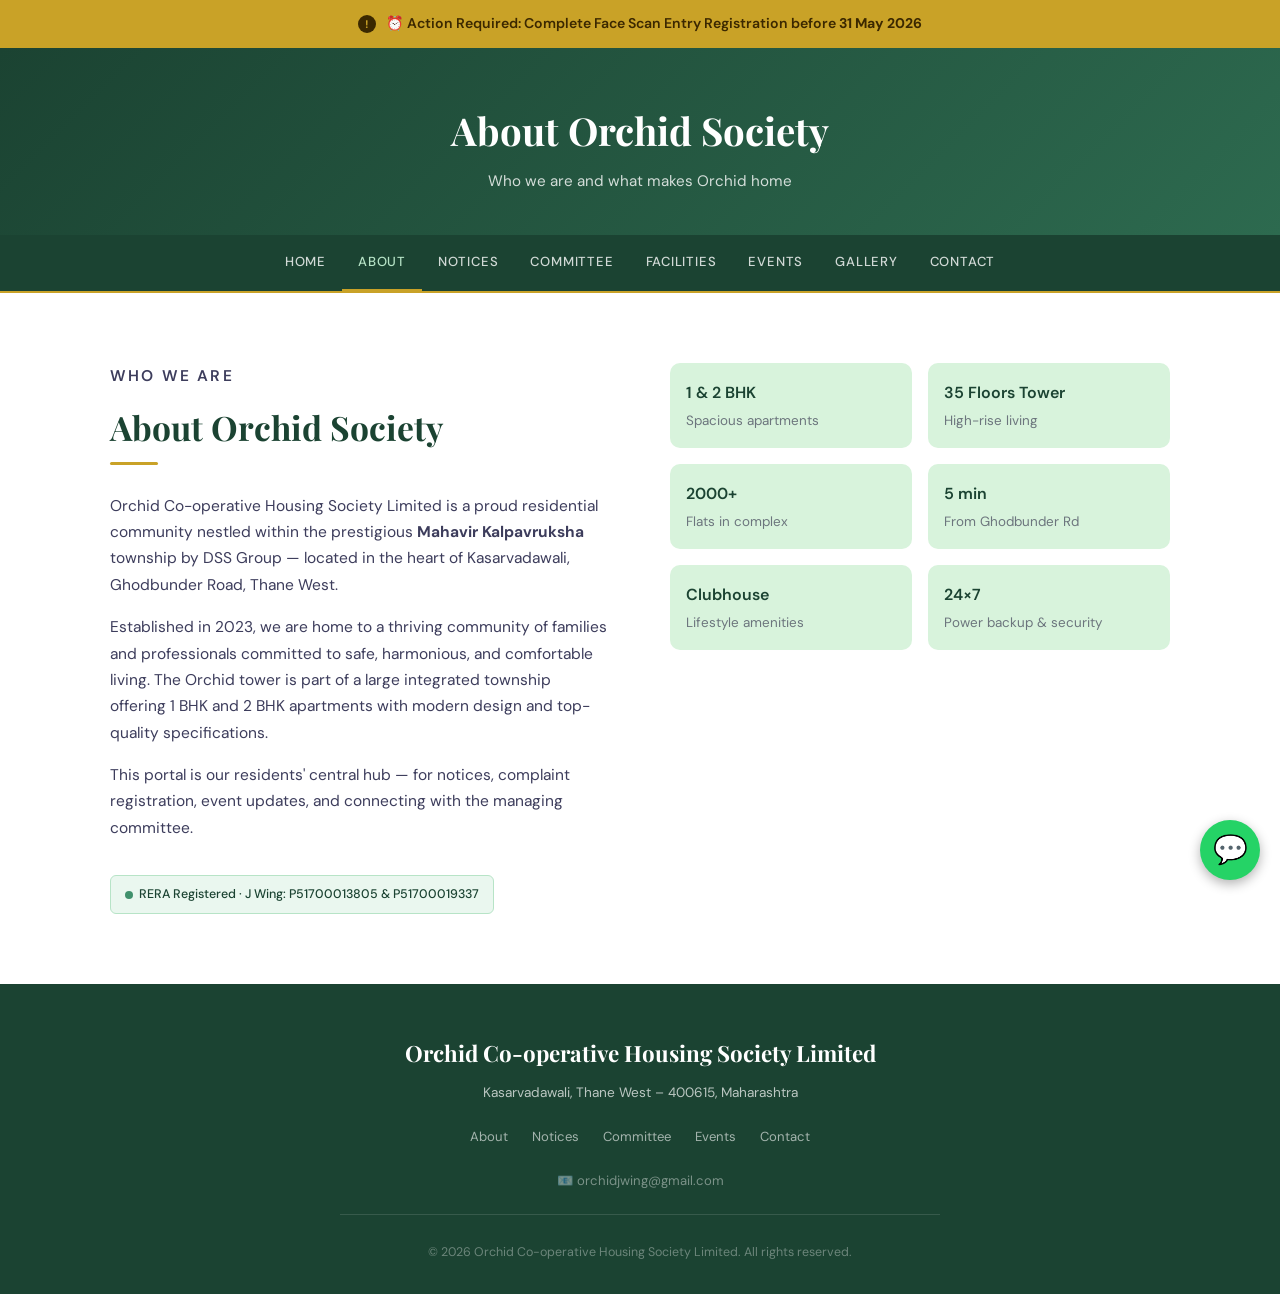
==== about.html @ 4bfd5ade "Huge changes" ====
<!DOCTYPE html>
<html lang="en">
<head>
<meta charset="UTF-8">
<meta name="viewport" content="width=device-width, initial-scale=1.0">
<title>About · Orchid Co-operative Housing Society Limited</title>
<link rel="preconnect" href="https://fonts.googleapis.com">
<link href="https://fonts.googleapis.com/css2?family=Playfair+Display:wght@600;700&family=DM+Sans:wght@300;400;500;600&display=swap" rel="stylesheet">
<link rel="stylesheet" href="css/style.css">
</head>
<body>

<!-- ALERT -->
<div class="alert-banner">
  <div class="alert-icon">!</div>
  <span>⏰ Action Required: Complete Face Scan Entry Registration before <strong>31 May 2026</strong></span>
</div>

<!-- PAGE HEADER -->
<header class="page-header">
  <h1>About Orchid Society</h1>
  <p>Who we are and what makes Orchid home</p>
</header>

<!-- NAV -->
<nav>
  <div class="nav-inner">
    <a href="index.html">Home</a>
    <a href="about.html" class="active">About</a>
    <a href="notices.html">Notices</a>
    <a href="committee.html">Committee</a>
    <a href="facilities.html">Facilities</a>
    <a href="events.html">Events</a>
    <a href="gallery.html">Gallery</a>
    <a href="contact.html">Contact</a>
  </div>
</nav>

<!-- ABOUT -->
<section>
  <div class="container">
    <div class="about-grid">
      <div class="about-text">
        <p class="section-label">Who We Are</p>
        <h2>About Orchid Society</h2>
        <div class="divider"></div>
        <p>Orchid Co-operative Housing Society Limited is a proud residential community nestled within the prestigious <strong>Mahavir Kalpavruksha</strong> township by DSS Group — located in the heart of Kasarvadawali, Ghodbunder Road, Thane West.</p>
        <p>Established in 2023, we are home to a thriving community of families and professionals committed to safe, harmonious, and comfortable living. The Orchid tower is part of a large integrated township offering 1 BHK and 2 BHK apartments with modern design and top-quality specifications.</p>
        <p>This portal is our residents' central hub — for notices, complaint registration, event updates, and connecting with the managing committee.</p>
        <div class="rera-tag">
          <span class="rera-dot"></span>
          RERA Registered · J Wing: P51700013805 &amp; P51700019337
        </div>
      </div>
      <div>
        <div class="about-highlights">
          <div class="highlight-pill">
            <strong>1 &amp; 2 BHK</strong>
            <span>Spacious apartments</span>
          </div>
          <div class="highlight-pill">
            <strong>35 Floors Tower</strong>
            <span>High-rise living</span>
          </div>
          <div class="highlight-pill">
            <strong>2000+</strong>
            <span>Flats in complex</span>
          </div>
          <div class="highlight-pill">
            <strong>5 min</strong>
            <span>From Ghodbunder Rd</span>
          </div>
          <div class="highlight-pill">
            <strong>Clubhouse</strong>
            <span>Lifestyle amenities</span>
          </div>
          <div class="highlight-pill">
            <strong>24×7</strong>
            <span>Power backup &amp; security</span>
          </div>
        </div>
      </div>
    </div>
  </div>
</section>

<!-- FOOTER -->
<footer>
  <h3>Orchid Co-operative Housing Society Limited</h3>
  <p style="font-size:0.85rem; margin-top:4px;">Kasarvadawali, Thane West – 400615, Maharashtra</p>
  <div class="footer-links">
    <a href="about.html">About</a>
    <a href="notices.html">Notices</a>
    <a href="committee.html">Committee</a>
    <a href="events.html">Events</a>
    <a href="contact.html">Contact</a>
  </div>
  <p style="font-size:0.82rem; opacity:0.6;">📧 orchidjwing@gmail.com</p>
  <hr>
  <small>© 2026 Orchid Co-operative Housing Society Limited. All rights reserved.</small>
</footer>

<a href="https://wa.me/8355867975" target="_blank" class="wa-float">💬</a>
</body>
</html>
---- css/style.css ----
*, *::before, *::after { margin: 0; padding: 0; box-sizing: border-box; }

:root {
  --green-dark:  #1B4332;
  --green-mid:   #2D6A4F;
  --green-soft:  #40916C;
  --green-light: #B7E4C7;
  --green-pale:  #D8F3DC;
  --gold:        #C9A227;
  --gold-light:  #FFF3CD;
  --text-dark:   #1a1a2e;
  --text-mid:    #3d3d5c;
  --text-muted:  #6c757d;
  --white:       #ffffff;
  --off-white:   #f8faf9;
  --border:      #e0ebe5;
}

html { scroll-behavior: smooth; }

body {
  font-family: 'DM Sans', sans-serif;
  background: var(--off-white);
  color: var(--text-dark);
  line-height: 1.7;
}

/* ── HERO ── */
.hero {
  background: linear-gradient(135deg, var(--green-dark) 0%, var(--green-mid) 60%, var(--green-soft) 100%);
  color: var(--white);
  text-align: center;
  padding: 36px 20px 28px;
  position: relative;
  overflow: hidden;
  max-height: 40vh;
  display: flex;
  flex-direction: column;
  justify-content: center;
}

.hero::before {
  content: '';
  position: absolute;
  inset: 0;
  background: url("data:image/svg+xml,%3Csvg width='60' height='60' viewBox='0 0 60 60' xmlns='http://www.w3.org/2000/svg'%3E%3Cg fill='none' fill-rule='evenodd'%3E%3Cg fill='%23ffffff' fill-opacity='0.04'%3E%3Cpath d='M36 34v-4h-2v4h-4v2h4v4h2v-4h4v-2h-4zm0-30V0h-2v4h-4v2h4v4h2V6h4V4h-4zM6 34v-4H4v4H0v2h4v4h2v-4h4v-2H6zM6 4V0H4v4H0v2h4v4h2V6h4V4H6z'/%3E%3C/g%3E%3C/g%3E%3C/svg%3E");
  pointer-events: none;
  z-index: 2;
}

/* Sliding background images for the home hero */
.hero-slides {
  position: absolute;
  inset: 0;
  z-index: 0;
  overflow: hidden;
}

.hero-slide {
  position: absolute;
  inset: 0;
  background-size: cover;
  background-position: center;
  opacity: 0;
  transform: scale(1.05);
  transition: opacity 1.6s ease-in-out, transform 8s ease-out;
}

.hero-slide.active {
  opacity: 1;
  transform: scale(1);
}

/* Dark green overlay so the text stays readable over photos */
.hero-slides::after {
  content: '';
  position: absolute;
  inset: 0;
  background: linear-gradient(135deg, rgba(27,67,50,0.78) 0%, rgba(45,106,79,0.7) 60%, rgba(64,145,108,0.65) 100%);
  z-index: 1;
}

.hero > *:not(.hero-slides) {
  position: relative;
  z-index: 3;
}

.hero-badge {
  display: inline-block;
  background: rgba(255,255,255,0.15);
  border: 1px solid rgba(255,255,255,0.3);
  color: var(--green-light);
  font-size: 0.75rem;
  font-weight: 600;
  letter-spacing: 0.12em;
  text-transform: uppercase;
  padding: 6px 16px;
  border-radius: 50px;
  margin-bottom: 20px;
}

.hero h1 {
  font-family: 'Playfair Display', serif;
  font-size: clamp(2rem, 5vw, 3.4rem);
  font-weight: 700;
  line-height: 1.2;
  margin-bottom: 14px;
  text-shadow: 0 2px 20px rgba(0,0,0,0.2);
}

.hero-tagline {
  font-size: 1.05rem;
  font-weight: 300;
  opacity: 0.88;
  margin-bottom: 6px;
  letter-spacing: 0.02em;
}

.hero-loc {
  font-size: 0.88rem;
  opacity: 0.65;
  display: flex;
  align-items: center;
  justify-content: center;
  gap: 5px;
  margin-top: 6px;
}

.hero-loc svg { width: 14px; height: 14px; fill: currentColor; }

.hero-strip {
  display: flex;
  justify-content: center;
  gap: 40px;
  flex-wrap: wrap;
  margin-top: 22px;
  padding-top: 18px;
  border-top: 1px solid rgba(255,255,255,0.18);
}

.hero-stat { text-align: center; }
.hero-stat strong { display: block; font-size: 1.7rem; font-weight: 700; color: var(--white); }
.hero-stat span { font-size: 0.78rem; opacity: 0.7; text-transform: uppercase; letter-spacing: 0.08em; }

/* ── PAGE HEADER (compact hero for inner pages) ── */
.page-header {
  background: linear-gradient(135deg, var(--green-dark) 0%, var(--green-mid) 100%);
  color: var(--white);
  text-align: center;
  padding: 50px 20px 40px;
}

.page-header h1 {
  font-family: 'Playfair Display', serif;
  font-size: clamp(1.7rem, 4vw, 2.4rem);
  font-weight: 700;
  margin-bottom: 6px;
}

.page-header p { font-size: 0.95rem; opacity: 0.8; }

/* ── NAV ── */
nav {
  background: var(--green-dark);
  position: sticky;
  top: 0;
  z-index: 1000;
  border-bottom: 2px solid var(--gold);
}

.nav-inner {
  max-width: 1100px;
  margin: 0 auto;
  padding: 0 20px;
  display: flex;
  justify-content: center;
  flex-wrap: wrap;
}

nav a {
  color: rgba(255,255,255,0.8);
  text-decoration: none;
  font-size: 0.82rem;
  font-weight: 500;
  letter-spacing: 0.06em;
  text-transform: uppercase;
  padding: 16px 16px;
  display: inline-block;
  transition: color 0.2s;
  border-bottom: 2px solid transparent;
}

nav a:hover,
nav a.active {
  color: var(--green-light);
  border-bottom-color: var(--gold);
}

/* ── ALERT BANNER ── */
.alert-banner {
  background: var(--gold);
  color: #3B2800;
  text-align: center;
  padding: 12px 20px;
  font-size: 0.88rem;
  font-weight: 600;
  display: flex;
  align-items: center;
  justify-content: center;
  gap: 10px;
}

.alert-banner .alert-icon {
  width: 18px; height: 18px;
  background: #3B2800;
  border-radius: 50%;
  color: var(--gold);
  font-size: 11px;
  font-weight: 700;
  display: flex; align-items: center; justify-content: center;
  flex-shrink: 0;
}

/* ── LAYOUT ── */
.container {
  max-width: 1100px;
  margin: 0 auto;
  padding: 0 20px;
}

section { padding: 70px 0; }

section:nth-child(even) { background: var(--white); }
section:nth-child(odd)  { background: var(--off-white); }

.section-label {
  font-size: 0.72rem;
  font-weight: 600;
  letter-spacing: 0.14em;
  text-transform: uppercase;
  color: var(--green-soft);
  margin-bottom: 10px;
}

h2 {
  font-family: 'Playfair Display', serif;
  font-size: clamp(1.6rem, 3vw, 2.1rem);
  font-weight: 700;
  color: var(--green-dark);
  margin-bottom: 14px;
  line-height: 1.25;
}

.section-desc {
  color: var(--text-muted);
  max-width: 580px;
  margin-bottom: 40px;
  font-size: 0.97rem;
}

.divider {
  width: 48px;
  height: 3px;
  background: var(--gold);
  border-radius: 2px;
  margin: 12px 0 28px;
}

/* ── CARDS ── */
.cards-grid {
  display: grid;
  grid-template-columns: repeat(auto-fit, minmax(270px, 1fr));
  gap: 22px;
}

.card {
  background: var(--white);
  border: 1px solid var(--border);
  border-radius: 14px;
  padding: 28px 26px;
  transition: box-shadow 0.2s, transform 0.2s;
}

.card:hover {
  box-shadow: 0 8px 30px rgba(27,67,50,0.1);
  transform: translateY(-2px);
}

.card-icon {
  width: 46px; height: 46px;
  background: var(--green-pale);
  border-radius: 12px;
  display: flex; align-items: center; justify-content: center;
  margin-bottom: 16px;
}

.card-icon svg { width: 22px; height: 22px; stroke: var(--green-mid); fill: none; stroke-width: 1.8; stroke-linecap: round; stroke-linejoin: round; }

.card h3 {
  font-size: 1.05rem;
  font-weight: 600;
  color: var(--text-dark);
  margin-bottom: 8px;
}

.card p {
  font-size: 0.88rem;
  color: var(--text-muted);
  margin-bottom: 18px;
  line-height: 1.6;
}

.btn {
  display: inline-flex;
  align-items: center;
  gap: 7px;
  padding: 10px 20px;
  background: var(--green-dark);
  color: var(--white);
  text-decoration: none;
  border-radius: 8px;
  font-size: 0.84rem;
  font-weight: 500;
  transition: background 0.2s;
}

.btn:hover { background: var(--green-soft); }

.btn svg { width: 14px; height: 14px; stroke: currentColor; fill: none; stroke-width: 2; stroke-linecap: round; stroke-linejoin: round; }

.btn-outline {
  background: transparent;
  color: var(--green-dark);
  border: 1.5px solid var(--green-dark);
}

.btn-outline:hover { background: var(--green-pale); color: var(--green-dark); }

/* ── ABOUT ── */
.about-grid {
  display: grid;
  grid-template-columns: 1fr 1fr;
  gap: 60px;
  align-items: start;
}

@media(max-width: 720px) { .about-grid { grid-template-columns: 1fr; gap: 30px; } }

.about-text p { color: var(--text-mid); margin-bottom: 16px; font-size: 0.97rem; }

.about-highlights {
  display: grid;
  grid-template-columns: 1fr 1fr;
  gap: 16px;
}

.highlight-pill {
  background: var(--green-pale);
  border-radius: 10px;
  padding: 16px;
  font-size: 0.84rem;
}

.highlight-pill strong {
  display: block;
  font-weight: 600;
  color: var(--green-dark);
  font-size: 1rem;
  margin-bottom: 3px;
}

.highlight-pill span { color: var(--text-muted); }

.rera-tag {
  display: inline-flex;
  align-items: center;
  gap: 6px;
  background: #eaf7ef;
  border: 1px solid var(--green-light);
  border-radius: 6px;
  padding: 8px 14px;
  font-size: 0.78rem;
  color: var(--green-dark);
  font-weight: 500;
  margin-top: 18px;
}

.rera-dot { width: 8px; height: 8px; border-radius: 50%; background: var(--green-soft); flex-shrink: 0; }

/* ── NOTICE BOARD ── */
.urgent-notice {
  background: var(--gold-light);
  border: 1.5px solid var(--gold);
  border-radius: 12px;
  padding: 22px 26px;
  margin-bottom: 36px;
  display: flex;
  gap: 16px;
  align-items: flex-start;
}

.urgent-icon {
  width: 40px; height: 40px;
  background: var(--gold);
  border-radius: 10px;
  display: flex; align-items: center; justify-content: center;
  flex-shrink: 0;
  font-size: 1.1rem;
}

.urgent-notice h4 { font-weight: 600; color: #7a5100; margin-bottom: 4px; font-size: 0.95rem; }
.urgent-notice p { color: #6b4400; font-size: 0.88rem; }

.deadline-badge {
  display: inline-block;
  background: #d4380d;
  color: white;
  border-radius: 5px;
  padding: 2px 10px;
  font-size: 0.78rem;
  font-weight: 600;
  margin-left: 6px;
}

/* ── COMMITTEE ── */
.committee-banner {
  background: var(--green-dark);
  color: var(--white);
  border-radius: 14px;
  padding: 34px 36px;
  display: flex;
  align-items: center;
  justify-content: space-between;
  flex-wrap: wrap;
  gap: 20px;
}

.committee-banner h3 { font-family: 'Playfair Display', serif; font-size: 1.3rem; margin-bottom: 6px; }
.committee-banner p  { font-size: 0.88rem; opacity: 0.75; }

.member-count {
  font-family: 'Playfair Display', serif;
  font-size: 3.2rem;
  font-weight: 700;
  color: var(--green-light);
  line-height: 1;
}

.member-count small { font-family: 'DM Sans', sans-serif; font-size: 0.75rem; opacity: 0.7; display: block; text-transform: uppercase; letter-spacing: 0.1em; margin-top: 4px; }

.role-list {
  display: grid;
  grid-template-columns: repeat(auto-fit, minmax(200px, 1fr));
  gap: 14px;
  margin-top: 28px;
}

.role-item {
  background: var(--white);
  border: 1px solid var(--border);
  border-radius: 10px;
  padding: 16px 18px;
  display: flex;
  align-items: center;
  gap: 12px;
}

.role-photo {
  width: 60px;
  height: 60px;
  border-radius: 50%;
  object-fit: cover;
  border: 3px solid var(--green-light);
  flex-shrink: 0;
}

.role-item p { font-size: 0.85rem; font-weight: 600; color: var(--text-dark); }
.role-item span { font-size: 0.78rem; color: var(--text-muted); }

/* ── REPRESENTATIVES ── */
.rep-list {
  display: grid;
  grid-template-columns: repeat(auto-fit, minmax(240px, 1fr));
  gap: 16px;
  margin-top: 28px;
}

.rep-card {
  background: var(--white);
  border: 1px solid var(--border);
  border-radius: 12px;
  padding: 18px 20px;
  display: flex;
  align-items: center;
  gap: 14px;
  transition: box-shadow 0.2s, transform 0.2s;
}

.rep-card:hover {
  box-shadow: 0 6px 20px rgba(27,67,50,0.08);
  transform: translateY(-2px);
}

.rep-photo {
  width: 56px;
  height: 56px;
  border-radius: 50%;
  object-fit: cover;
  border: 3px solid var(--green-light);
  flex-shrink: 0;
}

.rep-photo-placeholder {
  width: 56px;
  height: 56px;
  border-radius: 50%;
  background: var(--green-pale);
  border: 3px solid var(--green-light);
  color: var(--green-dark);
  font-weight: 600;
  font-size: 0.95rem;
  display: flex;
  align-items: center;
  justify-content: center;
  flex-shrink: 0;
}

.rep-body { min-width: 0; }
.rep-body .rep-name { font-size: 0.92rem; font-weight: 600; color: var(--text-dark); margin-bottom: 2px; }
.rep-body .rep-dept { font-size: 0.78rem; color: var(--green-mid); font-weight: 500; }
.rep-body .rep-flat { font-size: 0.74rem; color: var(--text-muted); margin-top: 2px; }

/* ── EVENTS ── */
.event-card {
  background: var(--white);
  border: 1px solid var(--border);
  border-left: 5px solid var(--green-soft);
  border-radius: 14px;
  padding: 28px;
  display: flex;
  gap: 24px;
  align-items: flex-start;
  max-width: 680px;
}

.event-date-box {
  background: var(--green-pale);
  border-radius: 10px;
  padding: 12px 18px;
  text-align: center;
  flex-shrink: 0;
}

.event-date-box strong { display: block; font-size: 1.6rem; font-weight: 700; color: var(--green-dark); line-height: 1; }
.event-date-box span { font-size: 0.72rem; text-transform: uppercase; letter-spacing: 0.1em; color: var(--green-soft); font-weight: 600; }

.event-body h3 { font-size: 1.1rem; font-weight: 600; color: var(--text-dark); margin-bottom: 8px; }
.event-body p { font-size: 0.88rem; color: var(--text-muted); }

.event-tag {
  display: inline-block;
  background: var(--green-pale);
  color: var(--green-dark);
  border-radius: 6px;
  padding: 3px 12px;
  font-size: 0.75rem;
  font-weight: 600;
  margin-bottom: 10px;
  text-transform: uppercase;
  letter-spacing: 0.07em;
}

/* ── FACILITIES ── */
.under-construction {
  background: var(--off-white);
  border: 1.5px dashed var(--border);
  border-radius: 14px;
  padding: 50px;
  text-align: center;
  color: var(--text-muted);
}

.under-construction svg { width: 40px; height: 40px; stroke: var(--border); fill: none; stroke-width: 1.5; stroke-linecap: round; stroke-linejoin: round; margin-bottom: 14px; }

/* ── GALLERY ── */
.gallery-grid {
  display: grid;
  grid-template-columns: repeat(auto-fit, minmax(280px, 1fr));
  gap: 24px;
  margin-top: 30px;
}

.gallery-card {
  background: #fff;
  border-radius: 16px;
  overflow: hidden;
  box-shadow: 0 4px 15px rgba(0,0,0,.08);
  transition: .3s;
}

.gallery-card:hover { transform: translateY(-6px); }

.gallery-card img,
.gallery-card video {
  width: 100%;
  height: 300px;
  object-fit: cover;
  display: block;
}

.gallery-card p {
  margin: 0;
  padding: 15px;
  text-align: center;
  font-weight: 600;
  color: #1B4332;
}

/* ── CONTACT ── */
.contact-grid {
  display: grid;
  grid-template-columns: repeat(auto-fit, minmax(280px, 1fr));
  gap: 22px;
}

.contact-card {
  background: var(--white);
  border: 1px solid var(--border);
  border-radius: 14px;
  padding: 28px;
}

.contact-card h3 { font-size: 1rem; font-weight: 600; margin-bottom: 4px; color: var(--text-dark); }

.contact-chip {
  display: inline-flex;
  align-items: center;
  gap: 8px;
  background: var(--green-pale);
  border-radius: 8px;
  padding: 10px 16px;
  margin-top: 14px;
  font-size: 0.88rem;
  font-weight: 500;
  color: var(--green-dark);
  text-decoration: none;
}

.contact-chip svg { width: 16px; height: 16px; stroke: currentColor; fill: none; stroke-width: 2; stroke-linecap: round; stroke-linejoin: round; }

.emergency-badge {
  display: inline-flex;
  align-items: center;
  gap: 5px;
  background: #fff0f0;
  color: #c0392b;
  border: 1px solid #ffcccc;
  border-radius: 6px;
  padding: 4px 12px;
  font-size: 0.75rem;
  font-weight: 600;
  margin-bottom: 10px;
  text-transform: uppercase;
  letter-spacing: 0.06em;
}

/* ── HOME QUICK LINKS ── */
.quick-links {
  display: grid;
  grid-template-columns: repeat(auto-fit, minmax(220px, 1fr));
  gap: 18px;
  margin-top: 10px;
}

.quick-link {
  display: block;
  background: var(--white);
  border: 1px solid var(--border);
  border-radius: 14px;
  padding: 24px;
  text-decoration: none;
  color: var(--text-dark);
  transition: box-shadow 0.2s, transform 0.2s, border-color 0.2s;
}

.quick-link:hover {
  box-shadow: 0 8px 30px rgba(27,67,50,0.1);
  transform: translateY(-2px);
  border-color: var(--green-light);
}

.quick-link h3 {
  font-size: 1.05rem;
  font-weight: 600;
  color: var(--green-dark);
  margin-bottom: 6px;
}

.quick-link p {
  font-size: 0.85rem;
  color: var(--text-muted);
}

.quick-link-arrow {
  display: inline-block;
  margin-top: 12px;
  font-size: 0.82rem;
  color: var(--green-soft);
  font-weight: 600;
}

/* ── FOOTER ── */
footer {
  background: var(--green-dark);
  color: rgba(255,255,255,0.7);
  padding: 50px 20px 30px;
  text-align: center;
}

footer h3 {
  font-family: 'Playfair Display', serif;
  color: var(--white);
  font-size: 1.4rem;
  margin-bottom: 8px;
}

.footer-links { display: flex; justify-content: center; gap: 24px; flex-wrap: wrap; margin: 22px 0; }
.footer-links a { color: rgba(255,255,255,0.6); text-decoration: none; font-size: 0.82rem; transition: color 0.2s; }
.footer-links a:hover { color: var(--green-light); }

footer hr { border: none; border-top: 1px solid rgba(255,255,255,0.12); margin: 22px auto; max-width: 600px; }
footer small { font-size: 0.78rem; opacity: 0.5; }

/* ── WHATSAPP FLOAT ── */
.wa-float {
  position: fixed;
  bottom: 20px;
  right: 20px;
  background: #25D366;
  color: white;
  width: 60px;
  height: 60px;
  border-radius: 50%;
  display: flex;
  align-items: center;
  justify-content: center;
  text-decoration: none;
  font-size: 28px;
  box-shadow: 0 4px 12px rgba(0,0,0,.3);
  z-index: 1000;
}
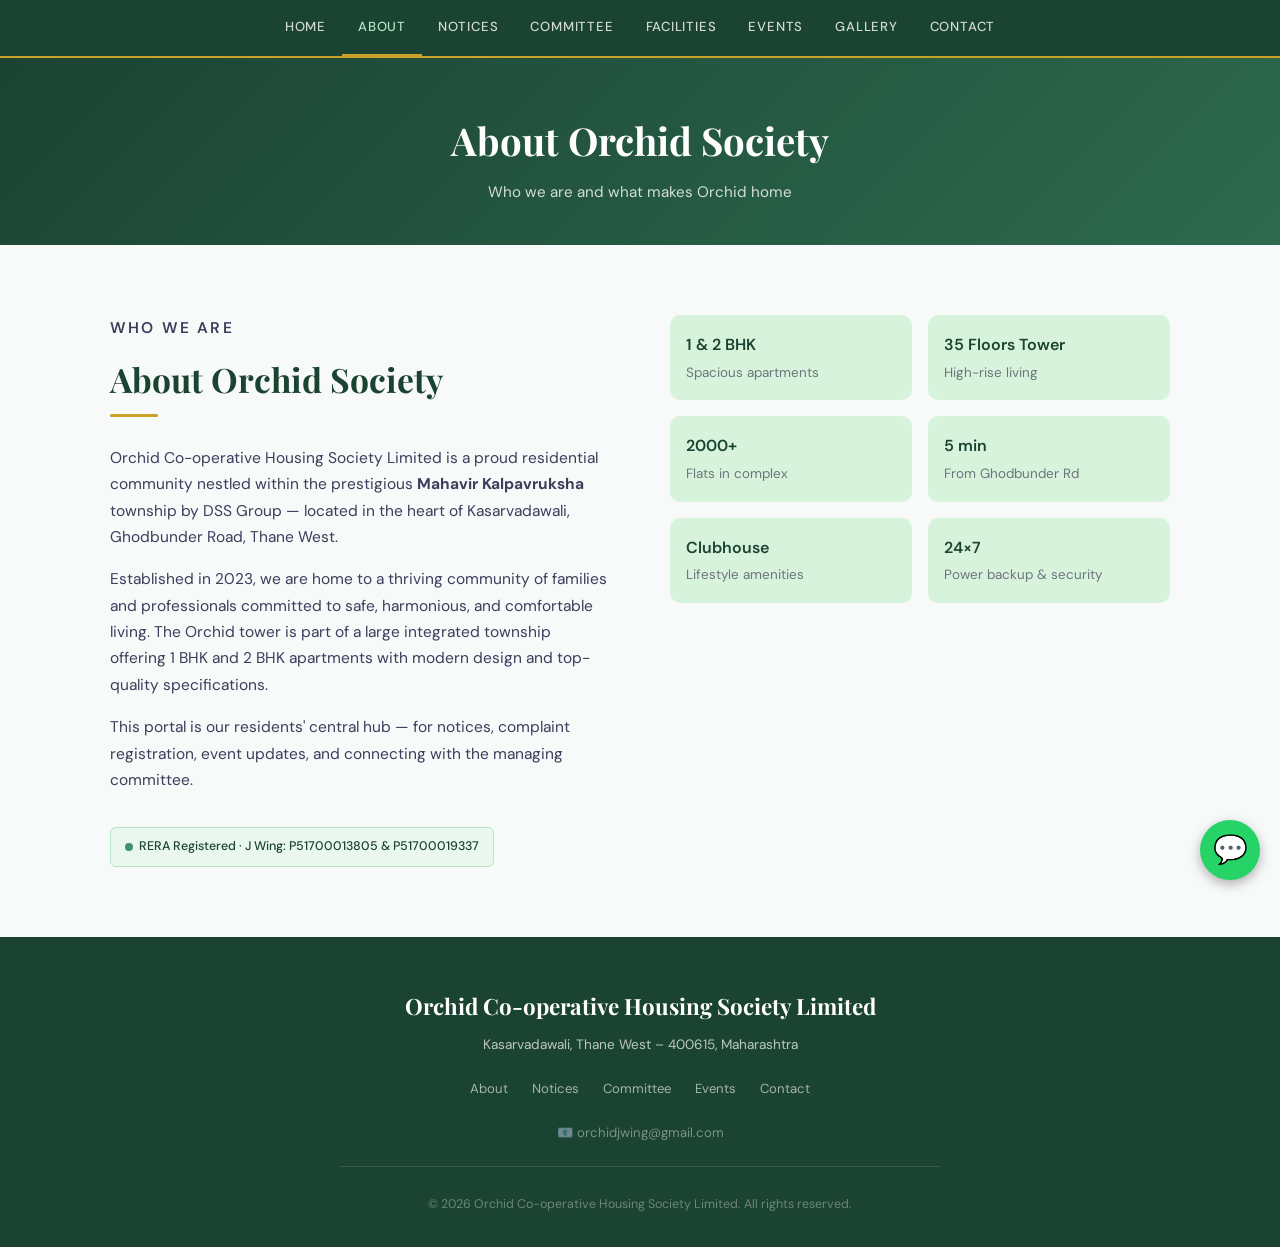
==== commit 130eec1a: "remove orphan banner" ====
--- a/about.html
+++ b/about.html
@@ -9,21 +9,15 @@
 <link rel="stylesheet" href="css/style.css">
 </head>
 <body>
-
-<!-- ALERT -->
-<div class="alert-banner">
-  <div class="alert-icon">!</div>
-  <span>⏰ Action Required: Complete Face Scan Entry Registration before <strong>31 May 2026</strong></span>
-</div>
-
-<!-- PAGE HEADER -->
-<header class="page-header">
-  <h1>About Orchid Society</h1>
-  <p>Who we are and what makes Orchid home</p>
-</header>
-
 <!-- NAV -->
 <nav>
+  <input type="checkbox" id="navToggle" class="nav-toggle">
+  <div class="nav-top">
+    <a href="index.html" class="nav-brand">Orchid Society</a>
+    <label for="navToggle" class="nav-burger" aria-label="Menu">
+      <span></span><span></span><span></span>
+    </label>
+  </div>
   <div class="nav-inner">
     <a href="index.html">Home</a>
     <a href="about.html" class="active">About</a>
@@ -35,6 +29,12 @@
     <a href="contact.html">Contact</a>
   </div>
 </nav>
+
+<!-- PAGE HEADER -->
+<header class="page-header">
+  <h1>About Orchid Society</h1>
+  <p>Who we are and what makes Orchid home</p>
+</header>
 
 <!-- ABOUT -->
 <section>
--- a/css/style.css
+++ b/css/style.css
@@ -85,6 +85,299 @@
   z-index: 3;
 }
 
+/* Image-only hero (no text overlay) */
+.hero-images-only {
+  padding: 0;
+  height: 60vh;
+  min-height: 380px;
+  max-height: 620px;
+  display: block;
+  width: 70%;
+  margin: 0 auto;
+  border-radius: 18px;
+  overflow: hidden;
+  box-shadow: 0 20px 60px rgba(27,67,50,0.18);
+}
+
+@media (max-width: 720px) {
+  .hero-images-only { width: 92%; border-radius: 12px; }
+}
+
+/* Slim site-name top bar (replaces gold alert) */
+.site-name-bar {
+  background: var(--green-dark);
+  color: var(--white);
+  font-family: 'Playfair Display', serif;
+  font-size: 0.95rem;
+  font-weight: 600;
+  letter-spacing: 0.04em;
+  border-bottom: 2px solid var(--gold);
+}
+.site-name-bar .alert-icon { display: none; }
+.hero-images-only::before { display: none; }
+.hero-images-only .hero-slides::after {
+  background: linear-gradient(180deg, rgba(0,0,0,0) 60%, rgba(27,67,50,0.35) 100%);
+}
+.hero-images-only .hero-slide { transform: scale(1.02); transition: opacity 1.6s ease-in-out, transform 9s ease-out; }
+.hero-images-only .hero-slide.active { transform: scale(1); }
+
+/* Slide indicator dots */
+.hero-dots {
+  position: absolute;
+  left: 0;
+  right: 0;
+  bottom: 20px;
+  display: flex;
+  justify-content: center;
+  gap: 8px;
+  z-index: 5;
+}
+.hero-dots button {
+  width: 8px;
+  height: 8px;
+  border-radius: 50%;
+  border: 0;
+  background: rgba(255,255,255,0.45);
+  cursor: pointer;
+  padding: 0;
+  transition: width 0.3s, background 0.3s;
+}
+.hero-dots button.active {
+  width: 28px;
+  border-radius: 4px;
+  background: var(--white);
+}
+
+/* Floating welcome card that overlaps the slider */
+.welcome-card {
+  position: relative;
+  z-index: 10;
+  margin: -60px auto 40px;
+  max-width: 940px;
+  background: var(--white);
+  border-radius: 18px;
+  box-shadow: 0 20px 60px rgba(27,67,50,0.18);
+  padding: 36px 40px;
+  text-align: center;
+}
+
+@media (max-width: 720px) {
+  .welcome-card { margin: -40px 16px 24px; padding: 26px 22px; }
+}
+
+.welcome-card .eyebrow {
+  font-size: 0.72rem;
+  letter-spacing: 0.16em;
+  text-transform: uppercase;
+  color: var(--green-soft);
+  font-weight: 600;
+  margin-bottom: 8px;
+}
+
+.welcome-card h1 {
+  font-family: 'Playfair Display', serif;
+  font-size: clamp(1.5rem, 3.2vw, 2.2rem);
+  color: var(--green-dark);
+  font-weight: 700;
+  line-height: 1.2;
+  margin-bottom: 8px;
+}
+
+.welcome-card .lede {
+  color: var(--text-mid);
+  font-size: 0.98rem;
+  max-width: 620px;
+  margin: 0 auto 18px;
+}
+
+.welcome-card .stats {
+  display: flex;
+  justify-content: center;
+  gap: 32px;
+  flex-wrap: wrap;
+  padding-top: 18px;
+  border-top: 1px solid var(--border);
+}
+
+.welcome-card .stats > div { text-align: center; }
+.welcome-card .stats strong {
+  display: block;
+  font-family: 'Playfair Display', serif;
+  font-size: 1.4rem;
+  color: var(--green-dark);
+  line-height: 1;
+}
+.welcome-card .stats span {
+  font-size: 0.72rem;
+  color: var(--text-muted);
+  letter-spacing: 0.08em;
+  text-transform: uppercase;
+  margin-top: 4px;
+  display: inline-block;
+}
+
+/* Modern quick-links grid (icon tiles) */
+.tile-grid {
+  display: grid;
+  grid-template-columns: repeat(auto-fit, minmax(220px, 1fr));
+  gap: 18px;
+}
+
+.tile {
+  position: relative;
+  display: block;
+  background: var(--white);
+  border: 1px solid var(--border);
+  border-radius: 16px;
+  padding: 26px 24px 22px;
+  text-decoration: none;
+  color: var(--text-dark);
+  overflow: hidden;
+  transition: transform 0.25s, box-shadow 0.25s, border-color 0.25s;
+}
+
+.tile::before {
+  content: '';
+  position: absolute;
+  inset: 0;
+  background: linear-gradient(135deg, var(--green-pale) 0%, transparent 60%);
+  opacity: 0;
+  transition: opacity 0.25s;
+  pointer-events: none;
+}
+
+.tile:hover {
+  transform: translateY(-4px);
+  box-shadow: 0 14px 40px rgba(27,67,50,0.12);
+  border-color: var(--green-light);
+}
+
+.tile:hover::before { opacity: 1; }
+
+.tile-icon {
+  position: relative;
+  width: 44px;
+  height: 44px;
+  border-radius: 12px;
+  background: var(--green-pale);
+  color: var(--green-dark);
+  display: flex;
+  align-items: center;
+  justify-content: center;
+  font-size: 1.25rem;
+  margin-bottom: 14px;
+}
+
+.tile h3 {
+  position: relative;
+  font-size: 1.05rem;
+  font-weight: 600;
+  color: var(--green-dark);
+  margin-bottom: 4px;
+}
+
+.tile p {
+  position: relative;
+  font-size: 0.85rem;
+  color: var(--text-muted);
+  margin-bottom: 14px;
+  line-height: 1.55;
+}
+
+.tile-arrow {
+  position: relative;
+  font-size: 0.8rem;
+  font-weight: 600;
+  color: var(--green-soft);
+  letter-spacing: 0.04em;
+}
+
+/* Featured / urgent strip on home */
+.feature-strip {
+  display: grid;
+  grid-template-columns: 1.2fr 1fr;
+  gap: 24px;
+  background: linear-gradient(135deg, var(--green-dark) 0%, var(--green-mid) 100%);
+  border-radius: 18px;
+  padding: 32px 36px;
+  color: var(--white);
+  align-items: center;
+}
+
+@media (max-width: 720px) {
+  .feature-strip { grid-template-columns: 1fr; padding: 26px 22px; }
+}
+
+.feature-strip h3 {
+  font-family: 'Playfair Display', serif;
+  font-size: 1.4rem;
+  margin-bottom: 8px;
+  color: var(--white);
+}
+
+.feature-strip p {
+  opacity: 0.85;
+  font-size: 0.94rem;
+  margin-bottom: 14px;
+}
+
+.feature-strip .deadline-pill {
+  display: inline-block;
+  background: var(--gold);
+  color: #3B2800;
+  border-radius: 50px;
+  padding: 4px 14px;
+  font-size: 0.78rem;
+  font-weight: 600;
+  margin-bottom: 10px;
+  letter-spacing: 0.04em;
+}
+
+.feature-strip .feature-cta {
+  display: inline-flex;
+  align-items: center;
+  gap: 8px;
+  background: var(--white);
+  color: var(--green-dark);
+  padding: 10px 20px;
+  border-radius: 8px;
+  text-decoration: none;
+  font-weight: 600;
+  font-size: 0.86rem;
+  transition: background 0.2s, transform 0.2s;
+}
+
+.feature-strip .feature-cta:hover {
+  background: var(--green-light);
+  transform: translateX(2px);
+}
+
+.feature-strip .feature-side {
+  text-align: center;
+  border-left: 1px solid rgba(255,255,255,0.18);
+  padding-left: 24px;
+}
+
+@media (max-width: 720px) {
+  .feature-strip .feature-side { border-left: 0; border-top: 1px solid rgba(255,255,255,0.18); padding: 16px 0 0; }
+}
+
+.feature-strip .feature-side strong {
+  font-family: 'Playfair Display', serif;
+  font-size: 2.4rem;
+  display: block;
+  line-height: 1;
+  color: var(--green-light);
+}
+.feature-strip .feature-side span {
+  font-size: 0.78rem;
+  text-transform: uppercase;
+  letter-spacing: 0.08em;
+  opacity: 0.7;
+  display: block;
+  margin-top: 6px;
+}
+
 .hero-badge {
   display: inline-block;
   background: rgba(255,255,255,0.15);
@@ -749,3 +1042,181 @@
   box-shadow: 0 4px 12px rgba(0,0,0,.3);
   z-index: 1000;
 }
+
+/* ── MOBILE NAV (hamburger, CSS-only) ── */
+.nav-toggle { position: absolute; left: -9999px; }
+.nav-top { display: none; }
+
+@media (max-width: 720px) {
+  nav { padding: 0; }
+
+  .nav-top {
+    display: flex;
+    align-items: center;
+    justify-content: space-between;
+    padding: 10px 16px;
+  }
+
+  .nav-brand {
+    color: var(--white);
+    font-family: 'Playfair Display', serif;
+    font-weight: 600;
+    font-size: 1rem;
+    text-decoration: none;
+    letter-spacing: 0.02em;
+  }
+
+  .nav-burger {
+    display: inline-flex;
+    flex-direction: column;
+    gap: 5px;
+    cursor: pointer;
+    padding: 10px;
+    border-radius: 6px;
+    background: rgba(255,255,255,0.06);
+    -webkit-tap-highlight-color: transparent;
+  }
+
+  .nav-burger span {
+    display: block;
+    width: 22px;
+    height: 2px;
+    background: var(--white);
+    border-radius: 2px;
+    transition: transform 0.2s, opacity 0.2s;
+  }
+
+  .nav-toggle:checked ~ .nav-top .nav-burger span:nth-child(1) {
+    transform: translateY(7px) rotate(45deg);
+  }
+  .nav-toggle:checked ~ .nav-top .nav-burger span:nth-child(2) { opacity: 0; }
+  .nav-toggle:checked ~ .nav-top .nav-burger span:nth-child(3) {
+    transform: translateY(-7px) rotate(-45deg);
+  }
+
+  .nav-inner {
+    display: none;
+    flex-direction: column;
+    padding: 6px 0 14px;
+    border-top: 1px solid rgba(255,255,255,0.12);
+    max-height: calc(100vh - 60px);
+    overflow-y: auto;
+  }
+  .nav-toggle:checked ~ .nav-inner { display: flex; }
+
+  .nav-inner a {
+    padding: 14px 20px;
+    text-align: left;
+    width: 100%;
+    border-bottom: 0;
+    font-size: 0.9rem;
+    letter-spacing: 0.04em;
+  }
+
+  .nav-inner a:hover,
+  .nav-inner a.active {
+    background: rgba(255,255,255,0.08);
+    border-bottom: 0;
+    color: var(--green-light);
+  }
+
+  /* Tighter sections + headings */
+  section { padding: 44px 0; }
+  .container { padding: 0 16px; }
+  h2 { font-size: 1.4rem; }
+  .section-desc { font-size: 0.92rem; margin-bottom: 26px; }
+
+  /* Slim alert banner */
+  .alert-banner {
+    font-size: 0.78rem;
+    padding: 10px 14px;
+    line-height: 1.4;
+    flex-wrap: wrap;
+    gap: 6px;
+  }
+
+  /* Compact inner-page header */
+  .page-header { padding: 32px 16px 26px; }
+  .page-header h1 { font-size: 1.5rem; }
+  .page-header p { font-size: 0.85rem; }
+
+  /* Home slider — shorter on phones */
+  .hero-images-only { height: 40vh; min-height: 240px; max-height: 360px; }
+  .hero-dots { bottom: 12px; }
+  .hero-dots button { width: 7px; height: 7px; }
+  .hero-dots button.active { width: 22px; }
+
+  /* Welcome card stats: 2×2 grid */
+  .welcome-card .stats {
+    display: grid;
+    grid-template-columns: 1fr 1fr;
+    gap: 16px 20px;
+  }
+  .welcome-card .stats strong { font-size: 1.2rem; }
+
+  /* Tiles tighter */
+  .tile { padding: 20px 18px 18px; }
+  .tile-icon { width: 40px; height: 40px; font-size: 1.15rem; margin-bottom: 12px; }
+
+  /* Feature strip */
+  .feature-strip h3 { font-size: 1.15rem; }
+  .feature-strip p { font-size: 0.88rem; }
+  .feature-strip .feature-side strong { font-size: 1.8rem; }
+
+  /* Committee */
+  .committee-banner { padding: 24px 22px; }
+  .committee-banner h3 { font-size: 1.1rem; }
+  .member-count { font-size: 2.4rem; }
+  .role-photo { width: 50px; height: 50px; border-width: 2px; }
+  .role-item { padding: 14px 16px; }
+
+  /* Representatives */
+  .rep-card { padding: 14px 16px; gap: 12px; }
+  .rep-photo, .rep-photo-placeholder {
+    width: 48px; height: 48px; border-width: 2px;
+  }
+  .rep-photo-placeholder { font-size: 0.85rem; }
+
+  /* Events */
+  .event-card { flex-direction: column; gap: 16px; padding: 22px; }
+  .event-date-box { align-self: flex-start; }
+
+  /* Gallery */
+  .gallery-card img,
+  .gallery-card video { height: 220px; }
+
+  /* Contact */
+  .contact-card { padding: 22px; }
+  .contact-chip { padding: 12px 16px; }
+
+  /* Notice cards */
+  .card { padding: 22px 20px; }
+  .cards-grid { gap: 16px; }
+  .urgent-notice { padding: 18px 20px; gap: 12px; }
+  .urgent-notice h4 { font-size: 0.9rem; }
+  .urgent-notice p { font-size: 0.84rem; }
+  .urgent-icon { width: 34px; height: 34px; font-size: 1rem; }
+
+  /* Buttons — bigger tap targets */
+  .btn { padding: 12px 22px; font-size: 0.85rem; }
+
+  /* WhatsApp float */
+  .wa-float {
+    width: 54px; height: 54px;
+    font-size: 24px;
+    bottom: 16px; right: 16px;
+  }
+
+  /* Footer */
+  footer { padding: 36px 18px 24px; }
+  footer h3 { font-size: 1.15rem; }
+  .footer-links { gap: 14px; }
+
+  /* About highlights */
+  .about-highlights { gap: 12px; }
+  .highlight-pill { padding: 14px; }
+
+  /* Hero (legacy) — never used now on home but keep safe */
+  .hero { padding: 26px 16px; }
+  .hero-strip { gap: 24px; margin-top: 18px; padding-top: 16px; }
+}
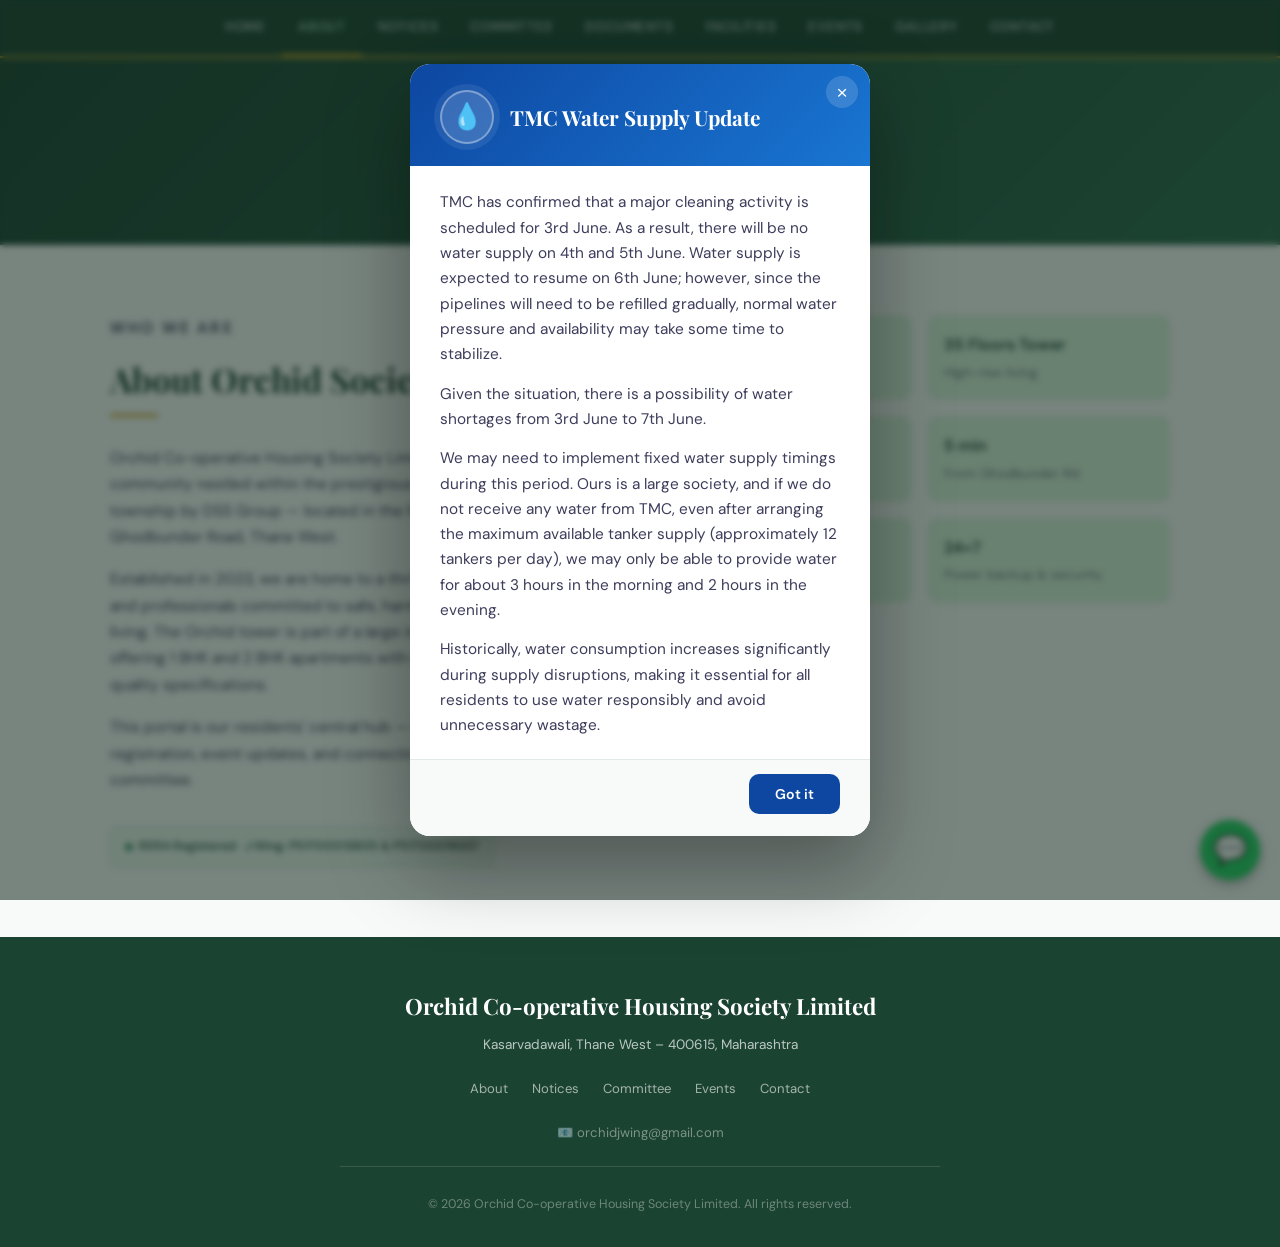
==== commit c8e05d5d: "added popup notice board" ====
--- a/about.html
+++ b/about.html
@@ -8,28 +8,8 @@
 <link href="https://fonts.googleapis.com/css2?family=Playfair+Display:wght@600;700&family=DM+Sans:wght@300;400;500;600&display=swap" rel="stylesheet">
 <link rel="stylesheet" href="css/style.css">
 </head>
-<body>
-<!-- NAV -->
-<nav>
-  <input type="checkbox" id="navToggle" class="nav-toggle">
-  <div class="nav-top">
-    <a href="index.html" class="nav-brand">Orchid Society</a>
-    <label for="navToggle" class="nav-burger" aria-label="Menu">
-      <span></span><span></span><span></span>
-    </label>
-  </div>
-  <div class="nav-inner">
-    <a href="index.html">Home</a>
-    <a href="about.html" class="active">About</a>
-    <a href="notices.html">Notices</a>
-    <a href="committee.html">Committee</a>
-    <a href="facilities.html">Facilities</a>
-    <a href="events.html">Events</a>
-    <a href="gallery.html">Gallery</a>
-    <a href="contact.html">Contact</a>
-  </div>
-</nav>
-
+<body data-page="about">
+<div data-include="partials/nav.html"></div>
 <!-- PAGE HEADER -->
 <header class="page-header">
   <h1>About Orchid Society</h1>
@@ -84,22 +64,8 @@
   </div>
 </section>
 
-<!-- FOOTER -->
-<footer>
-  <h3>Orchid Co-operative Housing Society Limited</h3>
-  <p style="font-size:0.85rem; margin-top:4px;">Kasarvadawali, Thane West – 400615, Maharashtra</p>
-  <div class="footer-links">
-    <a href="about.html">About</a>
-    <a href="notices.html">Notices</a>
-    <a href="committee.html">Committee</a>
-    <a href="events.html">Events</a>
-    <a href="contact.html">Contact</a>
-  </div>
-  <p style="font-size:0.82rem; opacity:0.6;">📧 orchidjwing@gmail.com</p>
-  <hr>
-  <small>© 2026 Orchid Co-operative Housing Society Limited. All rights reserved.</small>
-</footer>
-
-<a href="https://wa.me/8355867975" target="_blank" class="wa-float">💬</a>
+<div data-include="partials/footer.html"></div>
+<script src="js/popup.js"></script>
+<script src="js/include.js"></script>
 </body>
 </html>
--- a/css/style.css
+++ b/css/style.css
@@ -818,6 +818,20 @@
   flex-shrink: 0;
 }
 
+.rep-photo-pair {
+  display: flex;
+  flex-shrink: 0;
+}
+
+.rep-photo-pair .rep-photo {
+  margin-right: -14px;
+  border-width: 2px;
+}
+
+.rep-photo-pair .rep-photo:last-child {
+  margin-right: 0;
+}
+
 .rep-body { min-width: 0; }
 .rep-body .rep-name { font-size: 0.92rem; font-weight: 600; color: var(--text-dark); margin-bottom: 2px; }
 .rep-body .rep-dept { font-size: 0.78rem; color: var(--green-mid); font-weight: 500; }
@@ -955,6 +969,434 @@
   margin-bottom: 10px;
   text-transform: uppercase;
   letter-spacing: 0.06em;
+}
+
+/* ── DOCUMENTS ── */
+.doc-category {
+  margin-bottom: 44px;
+}
+
+.doc-category-title {
+  font-family: 'Playfair Display', serif;
+  font-size: 1.25rem;
+  color: var(--green-dark);
+  margin-bottom: 18px;
+  padding-bottom: 8px;
+  border-bottom: 2px solid var(--green-pale);
+}
+
+.doc-list {
+  display: grid;
+  gap: 14px;
+}
+
+.doc-card {
+  display: grid;
+  grid-template-columns: 48px 1fr auto;
+  align-items: center;
+  gap: 18px;
+  background: var(--white);
+  border: 1px solid var(--border);
+  border-radius: 12px;
+  padding: 18px 22px;
+  transition: box-shadow 0.2s, border-color 0.2s, transform 0.2s;
+}
+
+.doc-card:hover {
+  border-color: var(--green-light);
+  box-shadow: 0 6px 22px rgba(27,67,50,0.08);
+  transform: translateY(-1px);
+}
+
+.doc-icon {
+  width: 44px;
+  height: 44px;
+  border-radius: 10px;
+  background: var(--green-pale);
+  color: var(--green-mid);
+  display: flex;
+  align-items: center;
+  justify-content: center;
+  flex-shrink: 0;
+}
+
+.doc-body { min-width: 0; }
+
+.doc-body h3 {
+  font-size: 0.98rem;
+  font-weight: 600;
+  color: var(--text-dark);
+  margin-bottom: 4px;
+}
+
+.doc-meta {
+  font-size: 0.78rem;
+  color: var(--green-soft);
+  font-weight: 500;
+  letter-spacing: 0.02em;
+  margin-bottom: 4px;
+}
+
+.doc-desc {
+  font-size: 0.85rem;
+  color: var(--text-muted);
+  line-height: 1.55;
+  margin: 0;
+}
+
+.doc-action { flex-shrink: 0; }
+
+.doc-missing {
+  font-size: 0.78rem;
+  color: var(--text-muted);
+  font-style: italic;
+}
+
+.doc-empty {
+  font-size: 0.88rem;
+  color: var(--text-muted);
+  font-style: italic;
+  padding: 12px 0;
+}
+
+.doc-loading {
+  font-size: 0.9rem;
+  color: var(--text-muted);
+  text-align: center;
+  padding: 30px 0;
+}
+
+.doc-error {
+  background: #fff0f0;
+  border: 1px solid #ffcccc;
+  color: #c0392b;
+  border-radius: 12px;
+  padding: 18px 22px;
+  font-size: 0.88rem;
+}
+.doc-error p { margin-bottom: 4px; }
+.doc-error p:last-child { margin-bottom: 0; }
+
+/* ── PASSWORD GATE ── */
+.gate {
+  max-width: 440px;
+  margin: 30px auto 60px;
+  background: var(--white);
+  border: 1px solid var(--border);
+  border-radius: 14px;
+  padding: 36px 32px;
+  text-align: center;
+  box-shadow: 0 6px 24px rgba(27,67,50,0.06);
+}
+
+.gate-icon {
+  width: 56px;
+  height: 56px;
+  border-radius: 14px;
+  background: var(--green-pale);
+  color: var(--green-dark);
+  display: flex;
+  align-items: center;
+  justify-content: center;
+  margin: 0 auto 18px;
+  font-size: 1.4rem;
+}
+
+.gate h2 {
+  font-size: 1.25rem;
+  margin-bottom: 6px;
+}
+
+.gate p.gate-hint {
+  font-size: 0.88rem;
+  color: var(--text-muted);
+  margin-bottom: 20px;
+}
+
+.gate-form {
+  display: flex;
+  flex-direction: column;
+  gap: 12px;
+}
+
+.gate-input {
+  width: 100%;
+  padding: 12px 16px;
+  font-size: 1rem;
+  font-family: inherit;
+  border: 1.5px solid var(--border);
+  border-radius: 10px;
+  text-align: center;
+  letter-spacing: 0.18em;
+  background: var(--off-white);
+  transition: border-color 0.2s;
+}
+
+.gate-input:focus {
+  outline: none;
+  border-color: var(--green-soft);
+  background: var(--white);
+}
+
+.gate-button {
+  background: var(--green-dark);
+  color: var(--white);
+  border: 0;
+  padding: 12px 20px;
+  font-size: 0.92rem;
+  font-weight: 600;
+  font-family: inherit;
+  border-radius: 10px;
+  cursor: pointer;
+  transition: background 0.2s;
+}
+
+.gate-button:hover { background: var(--green-soft); }
+
+.gate-error {
+  font-size: 0.85rem;
+  color: #c0392b;
+  margin-top: 4px;
+  min-height: 1.2em;
+}
+
+.gate-footer {
+  margin-top: 18px;
+  font-size: 0.78rem;
+  color: var(--text-muted);
+}
+
+.gate-footer a {
+  color: var(--green-soft);
+  text-decoration: none;
+  font-weight: 500;
+}
+
+.gate-logout {
+  display: inline-flex;
+  align-items: center;
+  gap: 6px;
+  font-size: 0.78rem;
+  color: var(--text-muted);
+  text-decoration: none;
+  border: 1px solid var(--border);
+  padding: 6px 12px;
+  border-radius: 50px;
+  margin-bottom: 18px;
+  cursor: pointer;
+  background: transparent;
+  font-family: inherit;
+}
+
+.gate-logout:hover { color: var(--green-dark); border-color: var(--green-light); }
+
+/* ── POPUP NOTICE ── */
+.popup-overlay {
+  position: fixed;
+  inset: 0;
+  background: rgba(15, 35, 27, 0.55);
+  backdrop-filter: blur(3px);
+  -webkit-backdrop-filter: blur(3px);
+  display: flex;
+  align-items: center;
+  justify-content: center;
+  padding: 20px;
+  z-index: 2000;
+  animation: popup-fade 0.22s ease-out;
+}
+
+.popup-card {
+  position: relative;
+  background: var(--white);
+  border-radius: 20px;
+  max-width: 460px;
+  width: 100%;
+  box-shadow: 0 30px 80px rgba(0,0,0,0.35);
+  animation: popup-in 0.28s cubic-bezier(.2, .9, .35, 1.05);
+  overflow: hidden;
+  --popup-accent: var(--green-soft);
+  --popup-accent-deep: var(--green-dark);
+  --popup-accent-soft: var(--green-pale);
+}
+
+.popup-card.accent-blue {
+  --popup-accent: #1976D2;
+  --popup-accent-deep: #0D47A1;
+  --popup-accent-soft: #E3F2FD;
+}
+.popup-card.accent-green {
+  --popup-accent: var(--green-soft);
+  --popup-accent-deep: var(--green-dark);
+  --popup-accent-soft: var(--green-pale);
+}
+.popup-card.accent-gold {
+  --popup-accent: var(--gold);
+  --popup-accent-deep: #7a5100;
+  --popup-accent-soft: var(--gold-light);
+}
+.popup-card.accent-red {
+  --popup-accent: #d4380d;
+  --popup-accent-deep: #8B1F00;
+  --popup-accent-soft: #fff0f0;
+}
+
+.popup-header {
+  background: linear-gradient(135deg, var(--popup-accent-deep) 0%, var(--popup-accent) 100%);
+  color: #fff;
+  padding: 26px 30px 22px;
+  display: flex;
+  align-items: center;
+  gap: 16px;
+  position: relative;
+}
+
+.popup-icon {
+  width: 54px;
+  height: 54px;
+  border-radius: 50%;
+  background: rgba(255,255,255,0.18);
+  border: 2px solid rgba(255,255,255,0.35);
+  display: flex;
+  align-items: center;
+  justify-content: center;
+  font-size: 1.6rem;
+  flex-shrink: 0;
+  box-shadow: 0 0 0 6px rgba(255,255,255,0.08);
+}
+
+.popup-title {
+  font-family: 'Playfair Display', serif;
+  font-size: 1.3rem;
+  font-weight: 700;
+  color: #fff;
+  line-height: 1.25;
+  flex: 1;
+  margin: 0;
+}
+
+.popup-body {
+  padding: 24px 30px 20px;
+  color: var(--text-mid);
+  font-size: 0.96rem;
+  line-height: 1.65;
+}
+
+.popup-body p { margin-bottom: 14px; }
+.popup-body p:last-child { margin-bottom: 0; }
+.popup-body strong { color: var(--popup-accent-deep); }
+.popup-body a { color: var(--popup-accent); font-weight: 500; }
+.popup-body a:hover { text-decoration: underline; }
+
+/* Info rows: visual stack of "Label · Value" pairs */
+.popup-rows {
+  background: var(--popup-accent-soft);
+  border-radius: 12px;
+  padding: 14px 18px;
+  margin-bottom: 14px;
+  display: flex;
+  flex-direction: column;
+  gap: 6px;
+}
+
+.popup-row {
+  display: flex;
+  align-items: baseline;
+  justify-content: space-between;
+  gap: 16px;
+  font-size: 0.92rem;
+}
+
+.popup-row-label {
+  font-weight: 600;
+  color: var(--popup-accent-deep);
+  font-size: 0.84rem;
+  text-transform: uppercase;
+  letter-spacing: 0.06em;
+  flex-shrink: 0;
+}
+
+.popup-row-value {
+  color: var(--text-dark);
+  font-weight: 600;
+  font-variant-numeric: tabular-nums;
+  text-align: right;
+}
+
+.popup-close {
+  position: absolute;
+  top: 12px;
+  right: 12px;
+  width: 32px;
+  height: 32px;
+  border: 0;
+  background: rgba(255,255,255,0.15);
+  color: #fff;
+  font-size: 1.2rem;
+  cursor: pointer;
+  border-radius: 50%;
+  line-height: 1;
+  transition: background 0.15s;
+  display: flex;
+  align-items: center;
+  justify-content: center;
+}
+
+.popup-close:hover { background: rgba(255,255,255,0.3); }
+
+.popup-actions {
+  padding: 14px 30px 22px;
+  display: flex;
+  justify-content: flex-end;
+  border-top: 1px solid var(--border);
+  background: var(--off-white);
+}
+
+.popup-dismiss {
+  background: var(--popup-accent-deep);
+  color: var(--white);
+  border: 0;
+  padding: 11px 26px;
+  border-radius: 10px;
+  font-size: 0.88rem;
+  font-weight: 600;
+  font-family: inherit;
+  cursor: pointer;
+  transition: background 0.2s, transform 0.1s;
+}
+
+.popup-dismiss:hover { background: var(--popup-accent); }
+.popup-dismiss:active { transform: scale(0.98); }
+
+@keyframes popup-fade {
+  from { opacity: 0; }
+  to   { opacity: 1; }
+}
+
+@keyframes popup-in {
+  from { opacity: 0; transform: translateY(20px) scale(0.96); }
+  to   { opacity: 1; transform: translateY(0) scale(1); }
+}
+
+@media (max-width: 480px) {
+  .popup-header { padding: 22px 22px 18px; gap: 14px; }
+  .popup-body { padding: 20px 22px 16px; font-size: 0.92rem; }
+  .popup-actions { padding: 12px 22px 18px; }
+  .popup-title { font-size: 1.18rem; }
+  .popup-icon { width: 46px; height: 46px; font-size: 1.4rem; }
+  .popup-row { font-size: 0.88rem; }
+}
+
+@media (max-width: 720px) {
+  .doc-card {
+    grid-template-columns: 40px 1fr;
+    gap: 14px;
+    padding: 16px 18px;
+  }
+  .doc-action {
+    grid-column: 1 / -1;
+    margin-top: 4px;
+  }
+  .doc-icon { width: 40px; height: 40px; }
 }
 
 /* ── HOME QUICK LINKS ── */
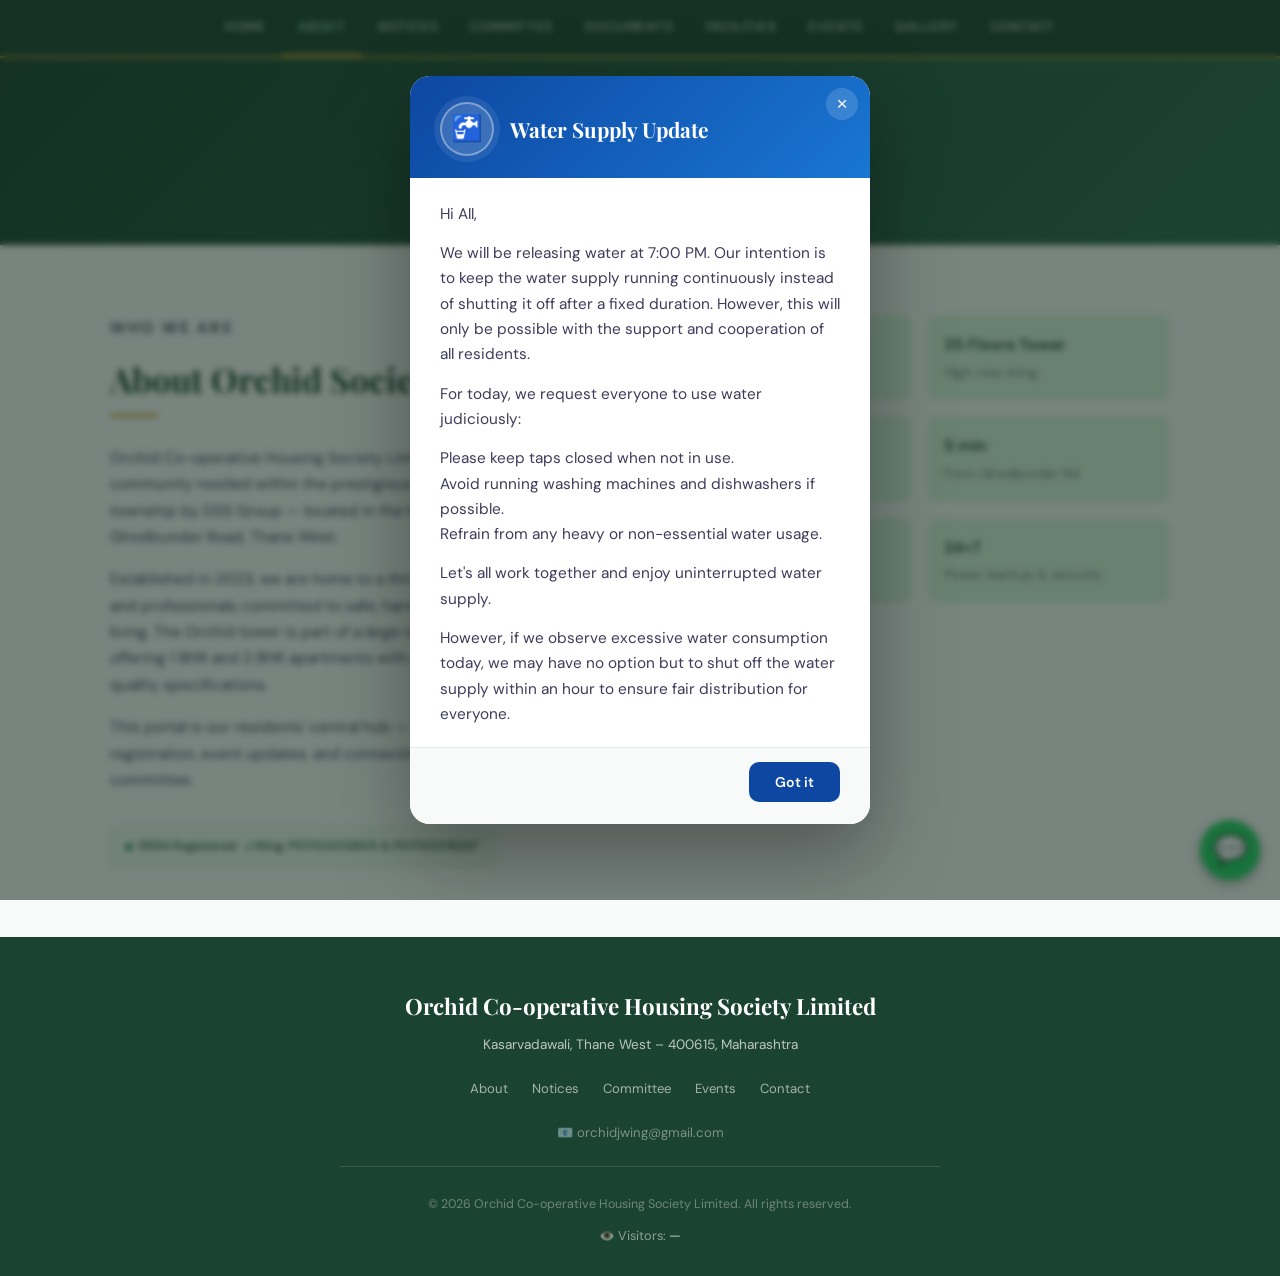
==== commit 19d30646: "added visitor tag" ====
--- a/about.html
+++ b/about.html
@@ -67,5 +67,6 @@
 <div data-include="partials/footer.html"></div>
 <script src="js/popup.js"></script>
 <script src="js/include.js"></script>
+<script src="js/visitor.js"></script>
 </body>
 </html>
--- a/css/style.css
+++ b/css/style.css
@@ -773,7 +773,8 @@
 /* ── REPRESENTATIVES ── */
 .rep-list {
   display: grid;
-  grid-template-columns: repeat(auto-fit, minmax(240px, 1fr));
+  grid-template-columns: repeat(auto-fit, minmax(260px, 1fr));
+  grid-auto-rows: 1fr;
   gap: 16px;
   margin-top: 28px;
 }
@@ -824,7 +825,9 @@
 }
 
 .rep-photo-pair .rep-photo {
-  margin-right: -14px;
+  width: 40px;
+  height: 40px;
+  margin-right: -12px;
   border-width: 2px;
 }
 
@@ -1203,6 +1206,8 @@
   padding: 20px;
   z-index: 2000;
   animation: popup-fade 0.22s ease-out;
+  overflow-y: auto;
+  -webkit-overflow-scrolling: touch;
 }
 
 .popup-card {
@@ -1211,6 +1216,9 @@
   border-radius: 20px;
   max-width: 460px;
   width: 100%;
+  max-height: calc(100vh - 40px);
+  display: flex;
+  flex-direction: column;
   box-shadow: 0 30px 80px rgba(0,0,0,0.35);
   animation: popup-in 0.28s cubic-bezier(.2, .9, .35, 1.05);
   overflow: hidden;
@@ -1248,6 +1256,7 @@
   align-items: center;
   gap: 16px;
   position: relative;
+  flex-shrink: 0;
 }
 
 .popup-icon {
@@ -1279,6 +1288,19 @@
   color: var(--text-mid);
   font-size: 0.96rem;
   line-height: 1.65;
+  overflow-y: auto;
+  -webkit-overflow-scrolling: touch;
+  flex: 1 1 auto;
+  min-height: 0;
+  /* subtle hint that body is scrollable when content overflows */
+  background:
+    linear-gradient(var(--white) 30%, rgba(255,255,255,0)),
+    linear-gradient(rgba(255,255,255,0), var(--white) 70%) 0 100%,
+    linear-gradient(rgba(27,67,50,0.06), rgba(27,67,50,0)),
+    linear-gradient(rgba(27,67,50,0), rgba(27,67,50,0.06)) 0 100%;
+  background-repeat: no-repeat;
+  background-size: 100% 24px, 100% 24px, 100% 8px, 100% 8px;
+  background-attachment: local, local, scroll, scroll;
 }
 
 .popup-body p { margin-bottom: 14px; }
@@ -1349,6 +1371,7 @@
   justify-content: flex-end;
   border-top: 1px solid var(--border);
   background: var(--off-white);
+  flex-shrink: 0;
 }
 
 .popup-dismiss {
@@ -1378,12 +1401,15 @@
 }
 
 @media (max-width: 480px) {
-  .popup-header { padding: 22px 22px 18px; gap: 14px; }
-  .popup-body { padding: 20px 22px 16px; font-size: 0.92rem; }
-  .popup-actions { padding: 12px 22px 18px; }
-  .popup-title { font-size: 1.18rem; }
-  .popup-icon { width: 46px; height: 46px; font-size: 1.4rem; }
-  .popup-row { font-size: 0.88rem; }
+  .popup-overlay { padding: 12px; align-items: flex-end; }
+  .popup-card { max-height: calc(100vh - 24px); border-radius: 16px; }
+  .popup-header { padding: 18px 20px 16px; gap: 12px; }
+  .popup-body { padding: 18px 20px 14px; font-size: 0.92rem; }
+  .popup-actions { padding: 12px 20px 16px; }
+  .popup-title { font-size: 1.1rem; }
+  .popup-icon { width: 42px; height: 42px; font-size: 1.3rem; border-width: 1.5px; }
+  .popup-row { font-size: 0.86rem; }
+  .popup-rows { padding: 12px 14px; }
 }
 
 @media (max-width: 720px) {
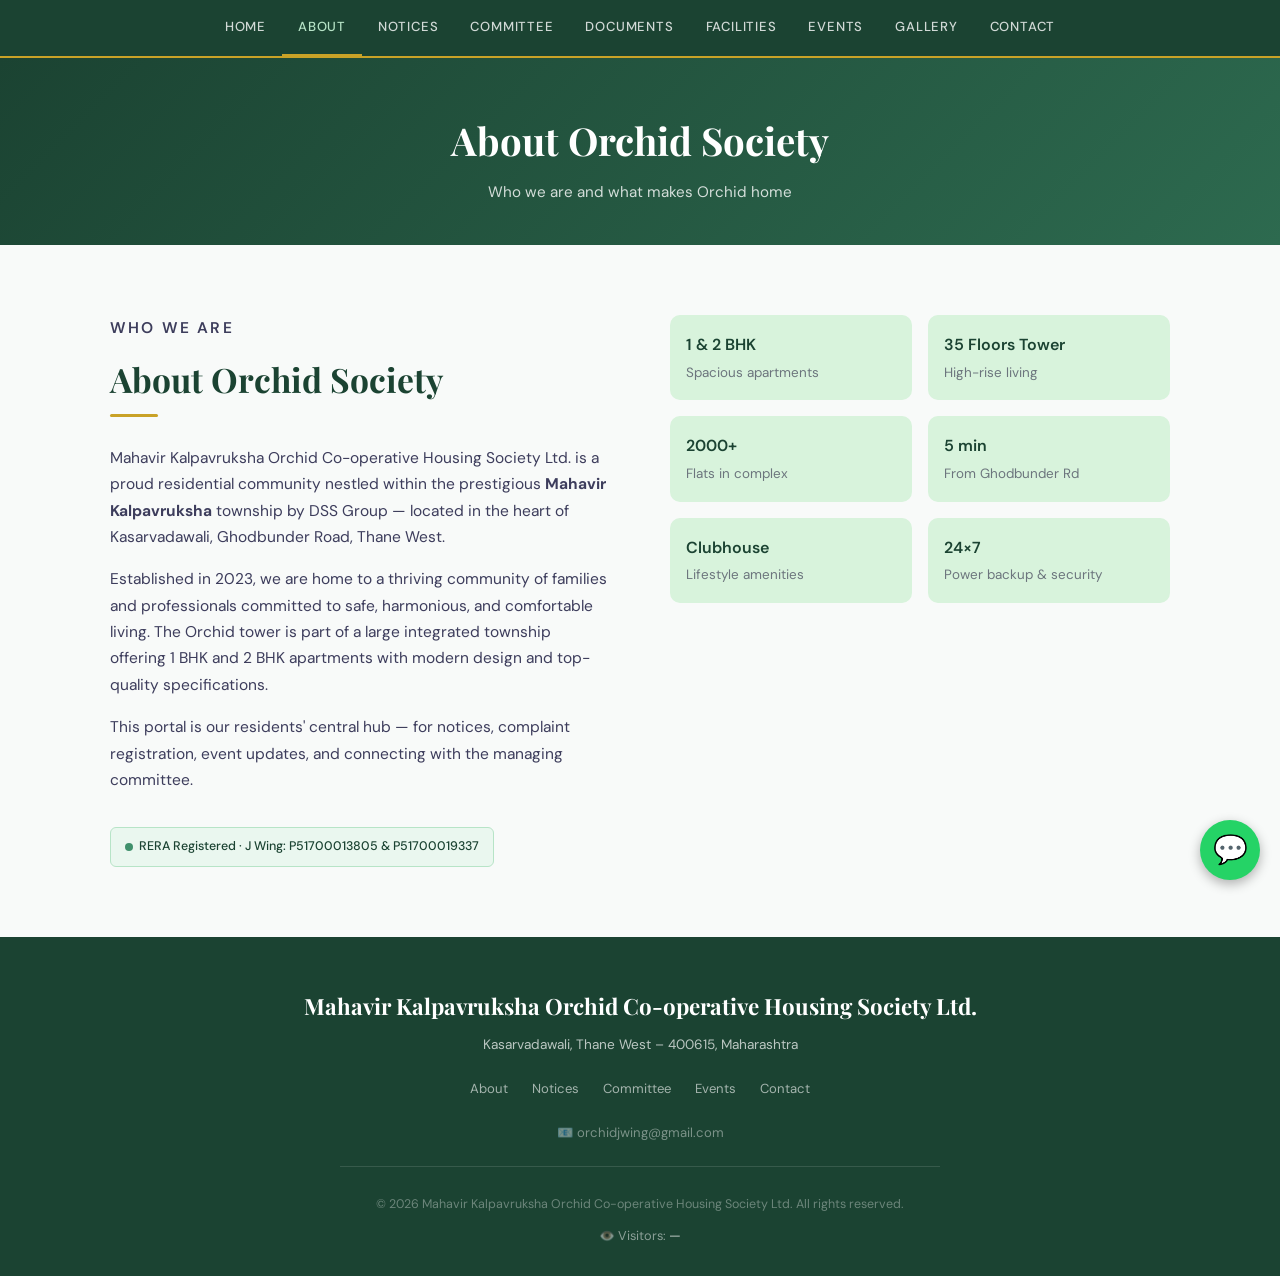
==== commit cba67123: "updated wording" ====
--- a/about.html
+++ b/about.html
@@ -3,7 +3,7 @@
 <head>
 <meta charset="UTF-8">
 <meta name="viewport" content="width=device-width, initial-scale=1.0">
-<title>About · Orchid Co-operative Housing Society Limited</title>
+<title>About · Mahavir Kalpavruksha Orchid Co-operative Housing Society Ltd.</title>
 <link rel="preconnect" href="https://fonts.googleapis.com">
 <link href="https://fonts.googleapis.com/css2?family=Playfair+Display:wght@600;700&family=DM+Sans:wght@300;400;500;600&display=swap" rel="stylesheet">
 <link rel="stylesheet" href="css/style.css">
@@ -24,7 +24,7 @@
         <p class="section-label">Who We Are</p>
         <h2>About Orchid Society</h2>
         <div class="divider"></div>
-        <p>Orchid Co-operative Housing Society Limited is a proud residential community nestled within the prestigious <strong>Mahavir Kalpavruksha</strong> township by DSS Group — located in the heart of Kasarvadawali, Ghodbunder Road, Thane West.</p>
+        <p>Mahavir Kalpavruksha Orchid Co-operative Housing Society Ltd. is a proud residential community nestled within the prestigious <strong>Mahavir Kalpavruksha</strong> township by DSS Group — located in the heart of Kasarvadawali, Ghodbunder Road, Thane West.</p>
         <p>Established in 2023, we are home to a thriving community of families and professionals committed to safe, harmonious, and comfortable living. The Orchid tower is part of a large integrated township offering 1 BHK and 2 BHK apartments with modern design and top-quality specifications.</p>
         <p>This portal is our residents' central hub — for notices, complaint registration, event updates, and connecting with the managing committee.</p>
         <div class="rera-tag">
--- a/css/style.css
+++ b/css/style.css
@@ -146,6 +146,38 @@
   width: 28px;
   border-radius: 4px;
   background: var(--white);
+}
+
+/* Prev / Next arrow buttons on the hero slider */
+.hero-nav {
+  position: absolute;
+  top: 50%;
+  transform: translateY(-50%);
+  z-index: 5;
+  width: 44px;
+  height: 44px;
+  border-radius: 50%;
+  border: 0;
+  background: rgba(0, 0, 0, 0.35);
+  color: #fff;
+  font-size: 1.1rem;
+  line-height: 1;
+  cursor: pointer;
+  display: flex;
+  align-items: center;
+  justify-content: center;
+  transition: background 0.25s ease, transform 0.25s ease;
+  padding: 0;
+}
+.hero-nav:hover { background: rgba(0, 0, 0, 0.55); }
+.hero-nav:active { transform: translateY(-50%) scale(0.95); }
+.hero-nav-prev { left: 14px; }
+.hero-nav-next { right: 14px; }
+
+@media (max-width: 720px) {
+  .hero-nav { width: 36px; height: 36px; font-size: 0.95rem; }
+  .hero-nav-prev { left: 8px; }
+  .hero-nav-next { right: 8px; }
 }
 
 /* Floating welcome card that overlaps the slider */
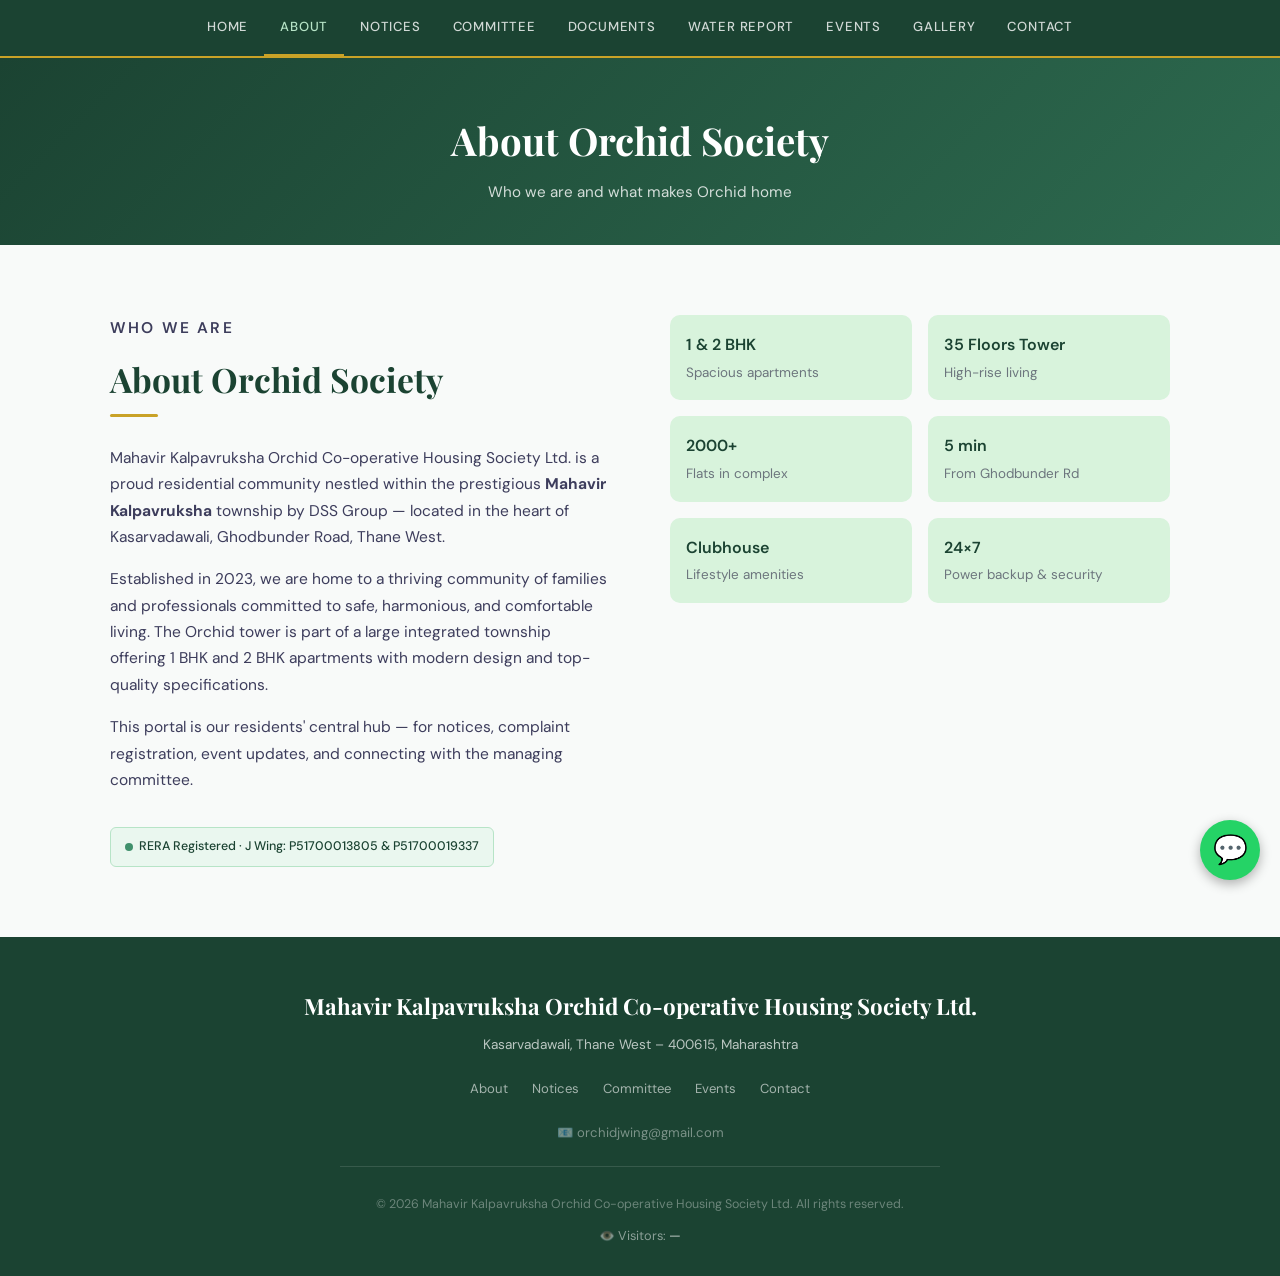
==== commit b1edadac: "Fix GoatCounter tracking by loading it via external script The tag was placed inside partials/footer" ====
--- a/about.html
+++ b/about.html
@@ -68,5 +68,6 @@
 <script src="js/popup.js"></script>
 <script src="js/include.js"></script>
 <script src="js/visitor.js"></script>
+<script src="js/analytics.js"></script>
 </body>
 </html>
--- a/css/style.css
+++ b/css/style.css
@@ -1111,6 +1111,57 @@
 }
 .doc-error p { margin-bottom: 4px; }
 .doc-error p:last-child { margin-bottom: 0; }
+
+/* ── WATER REPORTS ── */
+.water-grid {
+  display: grid;
+  gap: 24px;
+}
+
+.water-card {
+  background: var(--white);
+  border: 1px solid var(--border);
+  border-radius: 14px;
+  overflow: hidden;
+  transition: box-shadow 0.2s, border-color 0.2s, transform 0.2s;
+}
+
+.water-card:hover {
+  border-color: var(--green-light);
+  box-shadow: 0 10px 28px rgba(27,67,50,0.08);
+  transform: translateY(-1px);
+}
+
+.water-preview {
+  display: block;
+  background: var(--green-pale);
+  border-bottom: 1px solid var(--border);
+  line-height: 0;
+}
+
+.water-preview img {
+  width: 100%;
+  height: auto;
+  display: block;
+}
+
+.water-body {
+  padding: 18px 22px 22px;
+}
+
+.water-body h3 {
+  font-family: 'Playfair Display', serif;
+  font-size: 1.1rem;
+  color: var(--green-dark);
+  margin-bottom: 4px;
+}
+
+.water-actions {
+  display: flex;
+  gap: 10px;
+  flex-wrap: wrap;
+  margin-top: 12px;
+}
 
 /* ── PASSWORD GATE ── */
 .gate {
@@ -1720,3 +1771,20 @@
   .hero { padding: 26px 16px; }
   .hero-strip { gap: 24px; margin-top: 18px; padding-top: 16px; }
 }
+
+/* Water tank layout figure */
+.tank-layout {
+  margin: 24px 0 0;
+  background: #fff;
+  border-radius: 14px;
+  padding: 12px;
+  box-shadow: 0 12px 40px rgba(27,67,50,0.10);
+  overflow: hidden;
+}
+.tank-layout img {
+  display: block;
+  width: 100%;
+  height: auto;
+  border-radius: 8px;
+}
+
